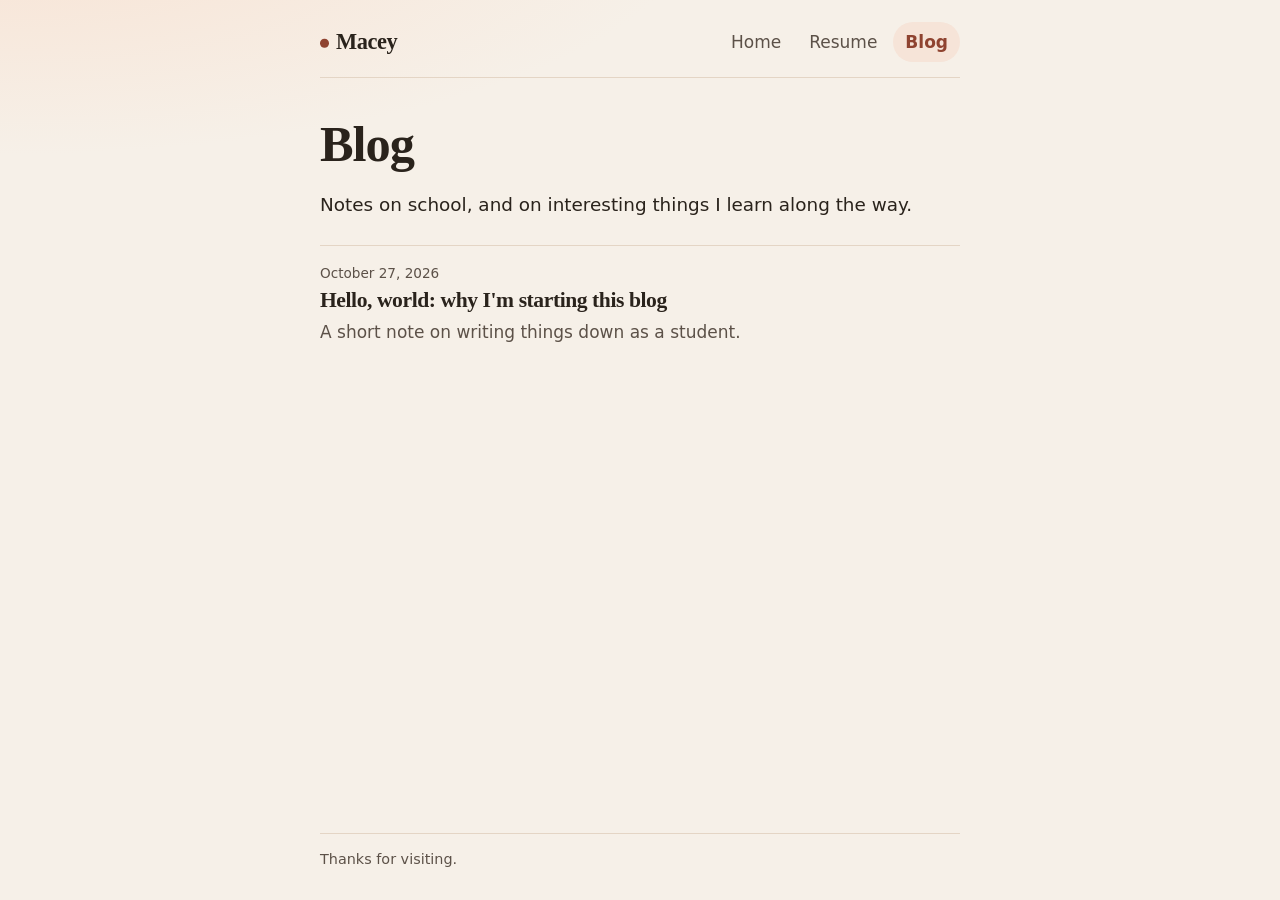
==== blog/index.html @ 6927e155 "Add a simple static personal site Home, resume, and a starter blog post in plain HTML and CSS, plus " ====
<!DOCTYPE html>
<html lang="en">
<head>
  <meta charset="utf-8">
  <meta name="viewport" content="width=device-width, initial-scale=1">
  <title>Blog · Macey</title>
  <meta name="description" content="Macey's blog: notes on being a student and things worth remembering.">
  <meta name="theme-color" content="#f6f0e8">
  <link rel="icon" href="../favicon.svg" type="image/svg+xml">
  <link rel="stylesheet" href="../css/styles.css">
</head>
<body>
  <a class="skip-link" href="#main">Skip to content</a>
  <div class="page">
    <header class="site-header">
      <a class="site-name" href="../index.html">Macey</a>
      <nav aria-label="Main">
        <a href="../index.html">Home</a>
        <a href="../resume.html">Resume</a>
        <a href="index.html" aria-current="page">Blog</a>
      </nav>
    </header>

    <main id="main">
      <!--
        Adding a post:
        1. Copy hello-world.html in this folder and give the copy a new file name.
        2. Change the title, date, and paragraphs in that new file.
        3. Copy an <li> below, paste it at the top of the list, and update the link, date, title, and summary.
        Fuller steps are in the README at the project root.
      -->
      <h1>Blog</h1>
      <p class="lede">Notes on school, and on interesting things I learn along the way.</p>

      <ul class="post-list">
        <li>
          <a href="hello-world.html">
            <time datetime="2026-10-27">October 27, 2026</time>
            <h2>Hello, world: why I'm starting this blog</h2>
            <p>A short note on writing things down as a student.</p>
          </a>
        </li>
      </ul>
    </main>

    <footer class="site-footer">
      <p>Thanks for visiting.</p>
    </footer>
  </div>
</body>
</html>
---- css/styles.css ----
/*
  Macey's site styles.
  Change the colors and fonts in :root to restyle the whole site.
*/

:root {
  --bg: #f6f0e8;
  --surface: #fffaf4;
  --ink: #2a231c;
  --muted: #5c5148;
  --line: #e4d5c5;
  --accent: #8f4330;
  --accent-hover: #6f3324;
  --accent-soft: #f6e4d8;
  --shadow: 0 12px 28px rgba(74, 44, 26, 0.06);
  --radius: 16px;
  --serif: "Iowan Old Style", "Palatino Linotype", Palatino, Georgia, "Times New Roman", serif;
  --sans: "Segoe UI", system-ui, -apple-system, BlinkMacSystemFont, Helvetica, Arial, sans-serif;
}

*,
*::before,
*::after {
  box-sizing: border-box;
}

html {
  color-scheme: light;
  scroll-behavior: smooth;
}

body {
  margin: 0;
  min-height: 100vh;
  display: flex;
  flex-direction: column;
  background-color: var(--bg);
  background-image: radial-gradient(ellipse 90% 42% at 0% -8%, #f8e3d4, transparent 60%);
  color: var(--ink);
  font-family: var(--sans);
  font-size: 1.0625rem;
  line-height: 1.65;
}

.skip-link {
  position: absolute;
  left: 0.75rem;
  top: 0.75rem;
  transform: translateY(-150%);
  background: var(--ink);
  color: #fffaf4;
  padding: 0.45rem 0.75rem;
  border-radius: 8px;
  z-index: 2;
}

.skip-link:focus {
  transform: none;
}

.page {
  flex: 1;
  display: flex;
  flex-direction: column;
  width: min(100% - 2rem, 40rem);
  margin-inline: auto;
}

.site-header {
  display: flex;
  flex-wrap: wrap;
  align-items: center;
  justify-content: space-between;
  gap: 0.75rem 1.25rem;
  padding: 1.35rem 0 0.9rem;
  border-bottom: 1px solid var(--line);
}

.site-name {
  font-family: var(--serif);
  font-size: 1.4rem;
  font-weight: 600;
  letter-spacing: -0.02em;
  color: var(--ink);
  text-decoration: none;
}

.site-name::before {
  content: "";
  display: inline-block;
  width: 0.55rem;
  height: 0.55rem;
  margin-right: 0.45rem;
  border-radius: 50%;
  background: var(--accent);
  transform: translateY(-0.08rem);
}

nav {
  display: flex;
  flex-wrap: wrap;
  gap: 0.25rem;
}

nav a {
  color: var(--muted);
  text-decoration: none;
  padding: 0.4rem 0.75rem;
  border-radius: 999px;
}

nav a:hover {
  color: var(--ink);
  background: rgba(143, 67, 48, 0.08);
}

nav a[aria-current="page"] {
  color: var(--accent);
  background: var(--accent-soft);
  font-weight: 600;
}

main {
  flex: 1;
  padding: 2.25rem 0 3.5rem;
}

h1,
h2,
h3 {
  font-family: var(--serif);
  font-weight: 600;
  letter-spacing: -0.02em;
  line-height: 1.2;
}

h1 {
  margin: 0 0 1rem;
  font-size: clamp(2.15rem, 6vw, 3.15rem);
  text-wrap: balance;
}

h2 {
  margin: 2.2rem 0 0.7rem;
  font-size: 1.55rem;
}

.kicker {
  margin: 0 0 0.7rem;
  color: var(--accent);
  font-size: 0.82rem;
  font-weight: 600;
  letter-spacing: 0.08em;
  text-transform: uppercase;
}

.lede {
  margin-top: 0;
  font-size: 1.15rem;
}

p {
  margin: 0 0 1rem;
}

a {
  color: var(--accent);
  text-underline-offset: 0.16em;
}

a:hover {
  color: var(--accent-hover);
}

.cards {
  display: grid;
  gap: 0.9rem;
  margin-top: 1.75rem;
}

.card {
  display: block;
  background: var(--surface);
  border: 1px solid var(--line);
  border-radius: var(--radius);
  padding: 1.15rem 1.2rem 1.25rem;
  color: inherit;
  text-decoration: none;
  box-shadow: var(--shadow);
}

.card strong {
  display: block;
  margin-bottom: 0.3rem;
  font-family: var(--serif);
  font-size: 1.4rem;
  font-weight: 600;
  letter-spacing: -0.02em;
  color: var(--ink);
}

.card span {
  color: var(--muted);
}

.card:hover {
  border-color: #e0b8a4;
}

.card:hover strong {
  color: var(--accent);
}

.job {
  padding: 1rem 0;
  border-top: 1px solid var(--line);
}

.job h3 {
  margin: 0;
  font-size: 1.2rem;
}

.job-place,
.job-dates {
  margin: 0.15rem 0 0;
}

.job-dates {
  color: var(--muted);
  font-size: 0.95rem;
}

.skills {
  margin: 0.25rem 0 0;
  padding-left: 1.2rem;
}

.skills li {
  margin: 0.3rem 0;
  padding-left: 0.2rem;
}

.skills li::marker {
  color: var(--accent);
}

.post-list {
  list-style: none;
  margin: 1.5rem 0 0;
  padding: 0;
}

.post-list li {
  border-top: 1px solid var(--line);
}

.post-list a {
  display: block;
  padding: 1.05rem 0 1.1rem;
  color: inherit;
  text-decoration: none;
}

.post-list time {
  display: block;
  color: var(--muted);
  font-size: 0.85rem;
}

.post-list h2 {
  margin: 0.2rem 0 0.25rem;
  font-size: 1.35rem;
  color: var(--ink);
}

.post-list p {
  margin: 0;
  color: var(--muted);
}

.post-list a:hover h2 {
  color: var(--accent);
}

.back {
  margin: 0 0 1.35rem;
}

.byline {
  margin-top: -0.35rem;
  color: var(--muted);
}

.signoff {
  margin-top: 1.5rem;
  font-family: var(--serif);
}

.site-footer {
  padding: 0.25rem 0 1.75rem;
  color: var(--muted);
  font-size: 0.9rem;
}

.site-footer p {
  margin: 0;
  padding-top: 0.9rem;
  border-top: 1px solid var(--line);
}

:focus-visible {
  outline: 2px solid var(--accent);
  outline-offset: 3px;
}

::selection {
  background: #f0c7b4;
  color: var(--ink);
}

@media (min-width: 640px) {
  .cards {
    grid-template-columns: 1fr 1fr;
  }
}

@media (max-width: 480px) {
  .site-header {
    align-items: flex-start;
  }

  nav a {
    padding: 0.45rem 0.7rem;
  }

  main {
    padding-top: 1.75rem;
  }
}

@media (prefers-reduced-motion: reduce) {
  html {
    scroll-behavior: auto;
  }
}

@media print {
  body {
    background: #fff;
    color: #000;
  }

  .skip-link,
  nav,
  .site-footer,
  .back,
  .cards {
    display: none;
  }

  .page {
    width: auto;
    margin: 0;
  }

  a {
    color: inherit;
    text-decoration: none;
  }
}
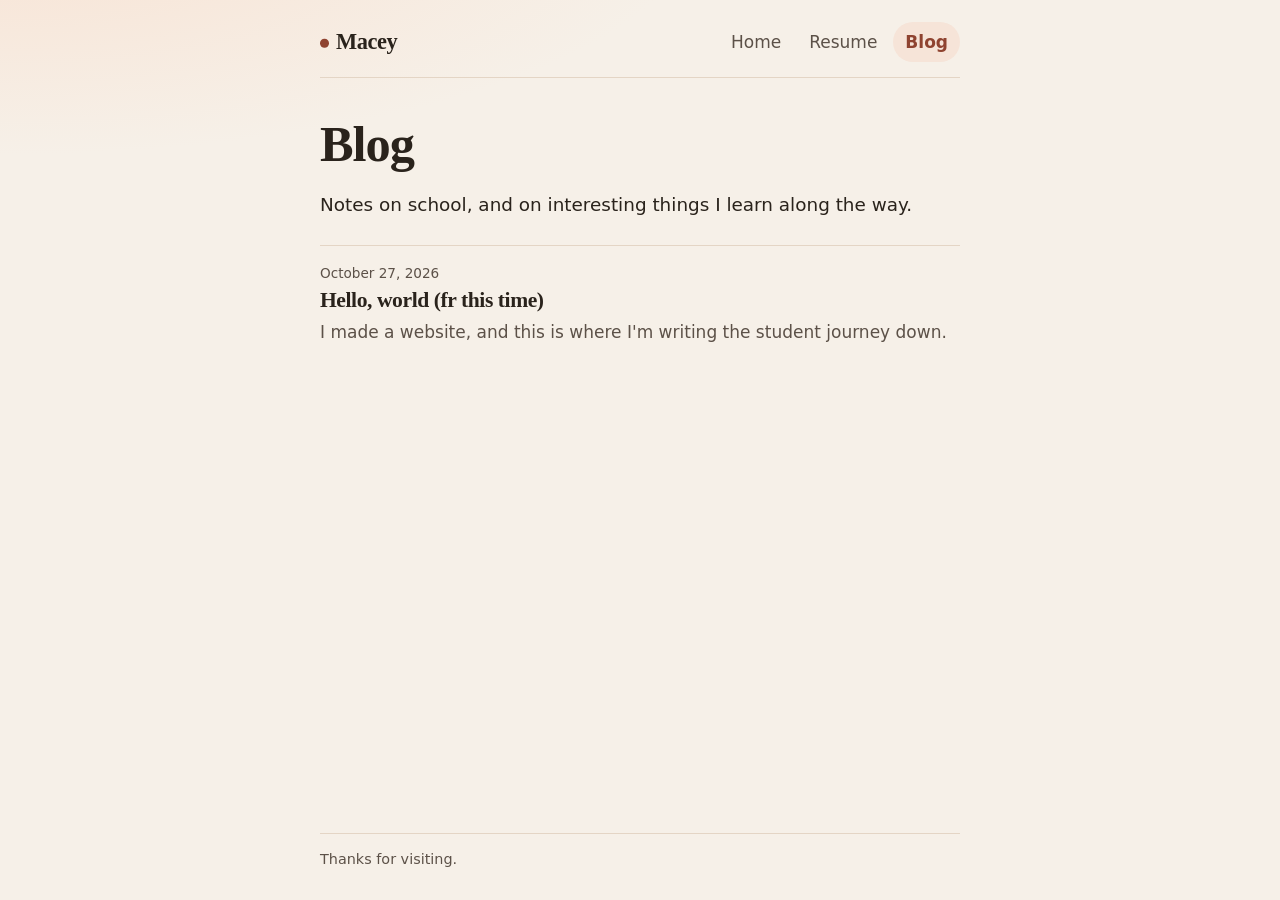
==== commit 8b6208e6: "Rewrite the starter blog post in Macey's voice Use the new title and body, and match the one-line te" ====
--- a/blog/index.html
+++ b/blog/index.html
@@ -36,8 +36,8 @@
         <li>
           <a href="hello-world.html">
             <time datetime="2026-10-27">October 27, 2026</time>
-            <h2>Hello, world: why I'm starting this blog</h2>
-            <p>A short note on writing things down as a student.</p>
+            <h2>Hello, world (fr this time)</h2>
+            <p>I made a website, and this is where I'm writing the student journey down.</p>
           </a>
         </li>
       </ul>
--- a/css/styles.css
+++ b/css/styles.css
@@ -159,6 +159,51 @@
   font-size: 1.15rem;
 }
 
+.intro,
+.resume-intro {
+  display: flex;
+  align-items: center;
+  gap: 1.15rem;
+}
+
+.intro {
+  margin-bottom: 1.15rem;
+}
+
+.resume-intro {
+  margin-bottom: 0.35rem;
+}
+
+.intro h1,
+.resume-intro h1,
+.resume-intro .lede {
+  margin-bottom: 0;
+}
+
+/* Round crop. The lower percentage keeps the face in frame on a tall photo. */
+.headshot {
+  flex: none;
+  width: 9.75rem;
+  height: 9.75rem;
+  border-radius: 50%;
+  object-fit: cover;
+  object-position: center 22%;
+  background: var(--accent-soft);
+  box-shadow:
+    0 0 0 3px var(--surface),
+    0 0 0 5px #e7d3c4,
+    0 10px 22px rgba(74, 44, 26, 0.12);
+}
+
+.headshot-small {
+  width: 4.6rem;
+  height: 4.6rem;
+  box-shadow:
+    0 0 0 2px var(--surface),
+    0 0 0 4px #e7d3c4,
+    0 6px 14px rgba(74, 44, 26, 0.1);
+}
+
 p {
   margin: 0 0 1rem;
 }
@@ -337,6 +382,20 @@
   main {
     padding-top: 1.75rem;
   }
+
+  .intro {
+    align-items: flex-start;
+  }
+
+  .headshot {
+    width: 6.75rem;
+    height: 6.75rem;
+  }
+
+  .headshot-small {
+    width: 3.75rem;
+    height: 3.75rem;
+  }
 }
 
 @media (prefers-reduced-motion: reduce) {
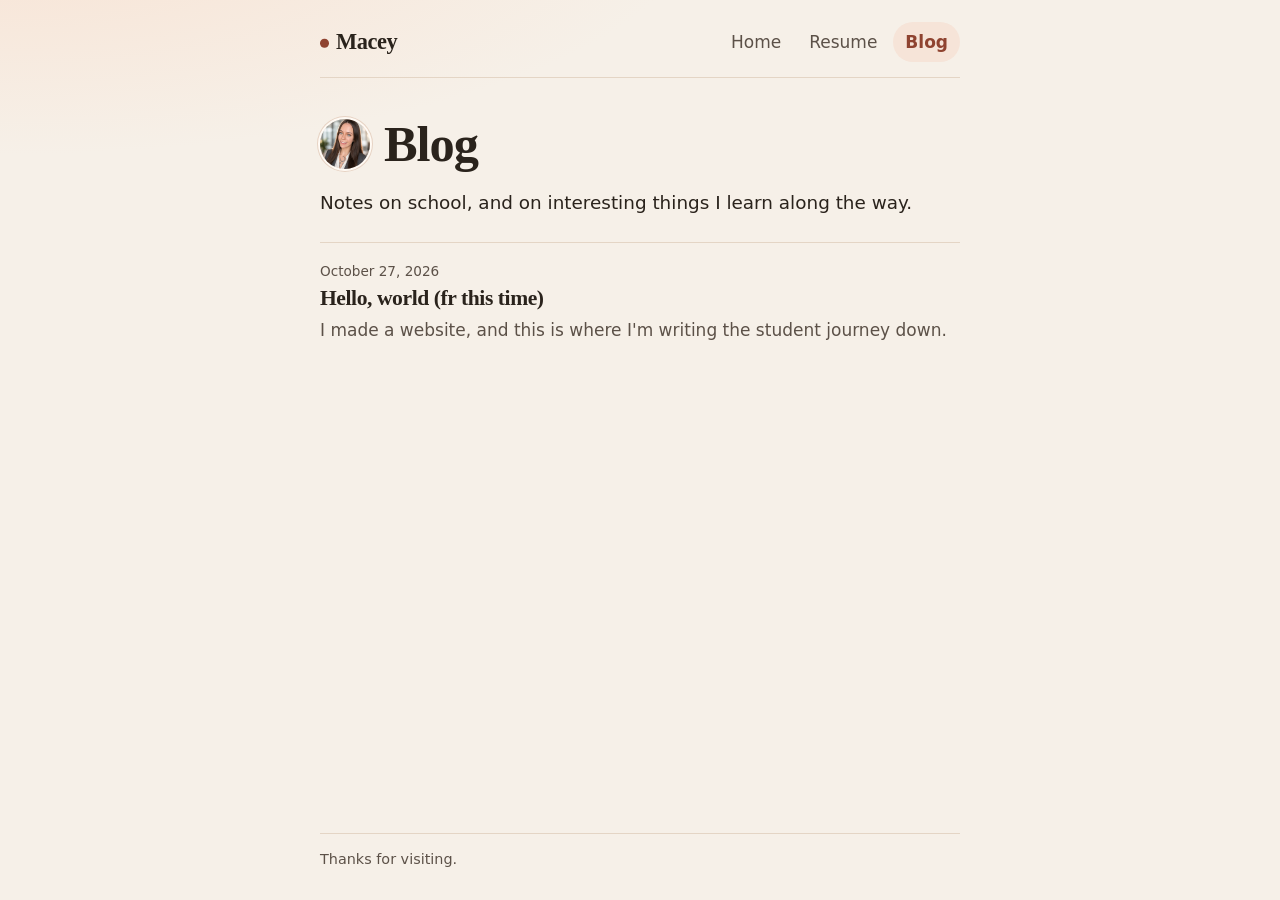
==== commit c35e84f4: "Add a small author photo to the blog Show the headshot beside the blog title and in each post byline" ====
--- a/blog/index.html
+++ b/blog/index.html
@@ -29,7 +29,10 @@
         3. Copy an <li> below, paste it at the top of the list, and update the link, date, title, and summary.
         Fuller steps are in the README at the project root.
       -->
-      <h1>Blog</h1>
+      <div class="blog-intro">
+        <img class="headshot headshot-thumb" src="../images/headshot.jpg" width="720" height="894" alt="Photo of Macey">
+        <h1>Blog</h1>
+      </div>
       <p class="lede">Notes on school, and on interesting things I learn along the way.</p>
 
       <ul class="post-list">
--- a/css/styles.css
+++ b/css/styles.css
@@ -204,6 +204,26 @@
     0 6px 14px rgba(74, 44, 26, 0.1);
 }
 
+/* Smaller circle for the blog header and post byline. */
+.headshot.headshot-thumb {
+  width: 3.15rem;
+  height: 3.15rem;
+  box-shadow:
+    0 0 0 2px var(--surface),
+    0 0 0 3px #e7d3c4;
+}
+
+.blog-intro {
+  display: flex;
+  align-items: center;
+  gap: 0.85rem;
+  margin-bottom: 0.85rem;
+}
+
+.blog-intro h1 {
+  margin: 0;
+}
+
 p {
   margin: 0 0 1rem;
 }
@@ -333,8 +353,21 @@
 }
 
 .byline {
-  margin-top: -0.35rem;
-  color: var(--muted);
+  display: flex;
+  flex-wrap: wrap;
+  align-items: center;
+  gap: 0.45rem 0.65rem;
+  margin: 0.15rem 0 1.35rem;
+  color: var(--muted);
+}
+
+.byline-name {
+  color: var(--ink);
+  font-weight: 600;
+}
+
+.byline time::before {
+  content: "· ";
 }
 
 .signoff {
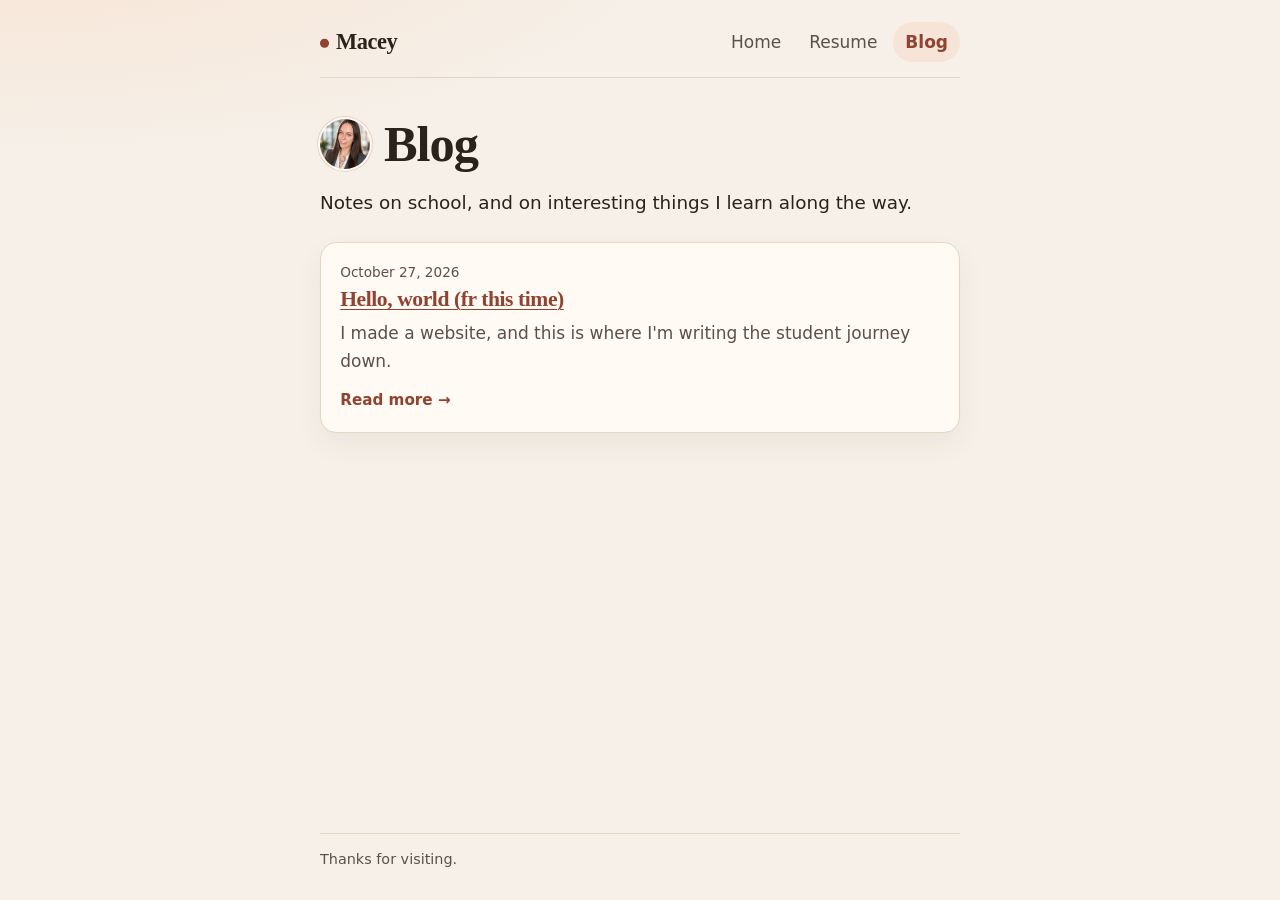
==== commit 00b20957: "Make blog posts look like clickable cards Give each index entry a bordered card, a linked title, and" ====
--- a/blog/index.html
+++ b/blog/index.html
@@ -26,7 +26,8 @@
         Adding a post:
         1. Copy hello-world.html in this folder and give the copy a new file name.
         2. Change the title, date, and paragraphs in that new file.
-        3. Copy an <li> below, paste it at the top of the list, and update the link, date, title, and summary.
+        3. Copy an <li> below, paste it at the top of the list, and update the link (href), date, title, and summary.
+           Leave the "Read more →" line as it is. The whole card is one link.
         Fuller steps are in the README at the project root.
       -->
       <div class="blog-intro">
@@ -37,10 +38,11 @@
 
       <ul class="post-list">
         <li>
-          <a href="hello-world.html">
+          <a class="post-card" href="hello-world.html">
             <time datetime="2026-10-27">October 27, 2026</time>
             <h2>Hello, world (fr this time)</h2>
             <p>I made a website, and this is where I'm writing the student journey down.</p>
+            <span class="read-more">Read more →</span>
           </a>
         </li>
       </ul>
--- a/css/styles.css
+++ b/css/styles.css
@@ -312,19 +312,34 @@
 
 .post-list {
   list-style: none;
+  display: grid;
+  gap: 0.9rem;
   margin: 1.5rem 0 0;
   padding: 0;
 }
 
-.post-list li {
-  border-top: 1px solid var(--line);
-}
-
-.post-list a {
+.post-card {
   display: block;
-  padding: 1.05rem 0 1.1rem;
+  background: var(--surface);
+  border: 1px solid var(--line);
+  border-radius: var(--radius);
+  padding: 1.1rem 1.2rem 1.15rem;
   color: inherit;
   text-decoration: none;
+  box-shadow: var(--shadow);
+  cursor: pointer;
+  transition: transform 0.18s ease, border-color 0.18s ease, box-shadow 0.18s ease;
+}
+
+.post-card:hover {
+  border-color: #e0b8a4;
+  transform: translateY(-3px);
+  box-shadow: 0 16px 30px rgba(74, 44, 26, 0.1);
+}
+
+.post-card:focus-visible {
+  outline: 2px solid var(--accent);
+  outline-offset: 3px;
 }
 
 .post-list time {
@@ -334,9 +349,16 @@
 }
 
 .post-list h2 {
-  margin: 0.2rem 0 0.25rem;
+  margin: 0.25rem 0 0.35rem;
   font-size: 1.35rem;
-  color: var(--ink);
+  color: var(--accent);
+  text-decoration: underline;
+  text-decoration-thickness: 1px;
+  text-underline-offset: 0.16em;
+}
+
+.post-card:hover h2 {
+  color: var(--accent-hover);
 }
 
 .post-list p {
@@ -344,8 +366,16 @@
   color: var(--muted);
 }
 
-.post-list a:hover h2 {
-  color: var(--accent);
+.read-more {
+  display: inline-block;
+  margin-top: 0.85rem;
+  color: var(--accent);
+  font-weight: 600;
+  font-size: 0.95rem;
+}
+
+.post-card:hover .read-more {
+  color: var(--accent-hover);
 }
 
 .back {
@@ -434,6 +464,14 @@
 @media (prefers-reduced-motion: reduce) {
   html {
     scroll-behavior: auto;
+  }
+
+  .post-card {
+    transition: none;
+  }
+
+  .post-card:hover {
+    transform: none;
   }
 }
 
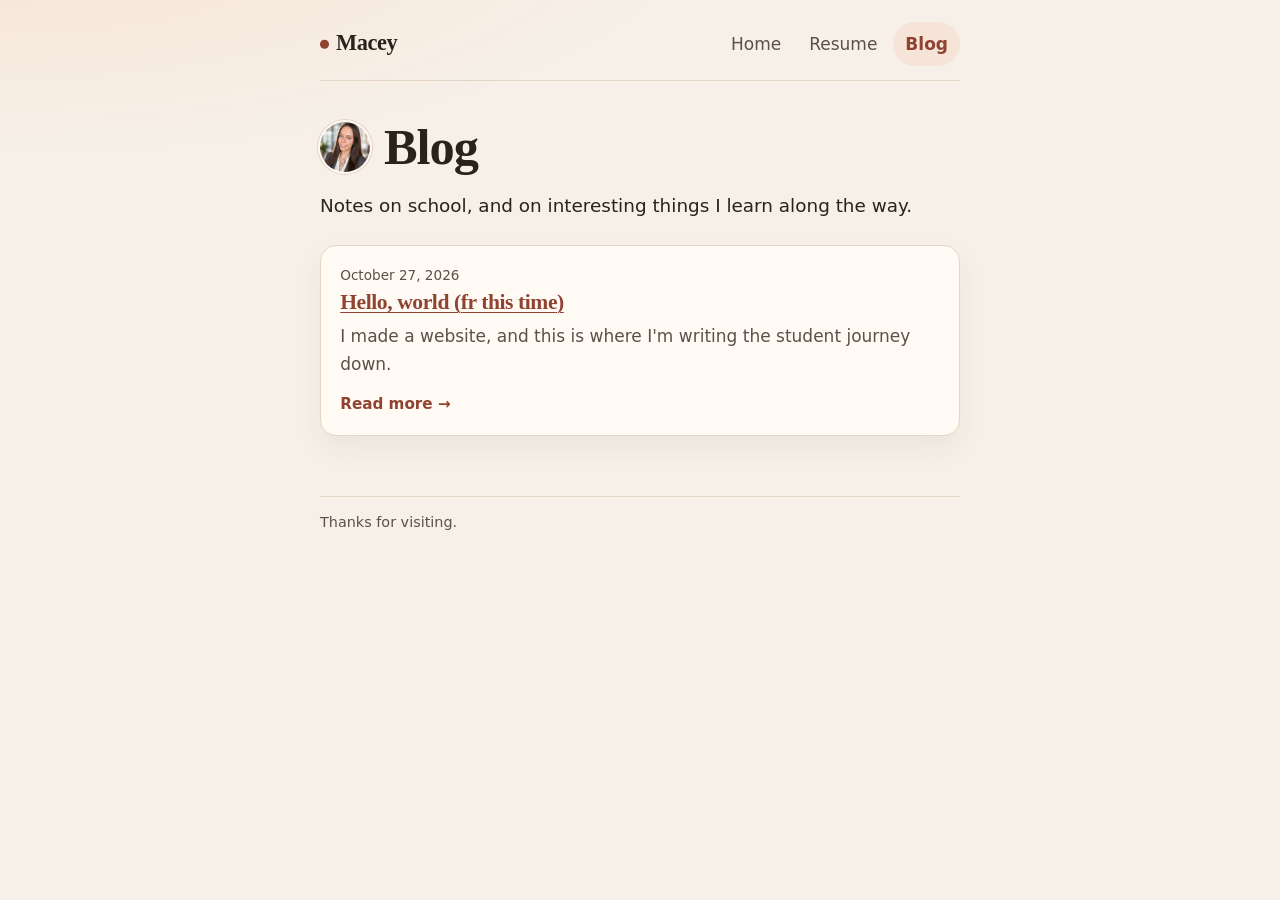
==== commit f3139f4f: "Add noindex to blog/index.html" ====
--- a/blog/index.html
+++ b/blog/index.html
@@ -2,12 +2,23 @@
 <html lang="en">
 <head>
   <meta charset="utf-8">
+  <meta name="robots" content="noindex, nofollow">
   <meta name="viewport" content="width=device-width, initial-scale=1">
   <title>Blog · Macey</title>
   <meta name="description" content="Macey's blog: notes on being a student and things worth remembering.">
   <meta name="theme-color" content="#f6f0e8">
+  <meta property="og:title" content="Blog · Macey">
+  <meta property="og:description" content="Macey's blog: notes on being a student and things worth remembering.">
+  <meta property="og:type" content="website">
+  <meta property="og:url" content="https://maceface13.github.io/blog/">
+  <meta property="og:image" content="https://maceface13.github.io/images/headshot.jpg">
+  <meta property="og:image:width" content="320">
+  <meta property="og:image:height" content="320">
+  <link rel="stylesheet" href="../css/styles.css">
   <link rel="icon" href="../favicon.svg" type="image/svg+xml">
-  <link rel="stylesheet" href="../css/styles.css">
+  <link rel="icon" href="../favicon-32.png" type="image/png" sizes="32x32">
+  <link rel="apple-touch-icon" href="../apple-touch-icon.png">
+
 </head>
 <body>
   <a class="skip-link" href="#main">Skip to content</a>
@@ -31,7 +42,7 @@
         Fuller steps are in the README at the project root.
       -->
       <div class="blog-intro">
-        <img class="headshot headshot-thumb" src="../images/headshot.jpg" width="720" height="894" alt="Photo of Macey">
+        <img class="headshot headshot-thumb" src="../images/headshot.jpg" width="320" height="320" alt="Photo of Macey">
         <h1>Blog</h1>
       </div>
       <p class="lede">Notes on school, and on interesting things I learn along the way.</p>
--- a/css/styles.css
+++ b/css/styles.css
@@ -32,8 +32,6 @@
 body {
   margin: 0;
   min-height: 100vh;
-  display: flex;
-  flex-direction: column;
   background-color: var(--bg);
   background-image: radial-gradient(ellipse 90% 42% at 0% -8%, #f8e3d4, transparent 60%);
   color: var(--ink);
@@ -59,9 +57,6 @@
 }
 
 .page {
-  flex: 1;
-  display: flex;
-  flex-direction: column;
   width: min(100% - 2rem, 40rem);
   margin-inline: auto;
 }
@@ -103,6 +98,10 @@
 }
 
 nav a {
+  display: inline-flex;
+  align-items: center;
+  justify-content: center;
+  min-height: 44px;
   color: var(--muted);
   text-decoration: none;
   padding: 0.4rem 0.75rem;
@@ -121,7 +120,6 @@
 }
 
 main {
-  flex: 1;
   padding: 2.25rem 0 3.5rem;
 }
 
@@ -187,7 +185,7 @@
   height: 9.75rem;
   border-radius: 50%;
   object-fit: cover;
-  object-position: center 22%;
+  object-position: center;
   background: var(--accent-soft);
   box-shadow:
     0 0 0 3px var(--surface),
@@ -475,23 +473,331 @@
   }
 }
 
+
+
+/* Resume page */
+.page:has(.resume) {
+  width: min(100% - 2rem, 48rem);
+}
+
+
+.draft-badge {
+  display: inline-block;
+  max-width: 100%;
+  margin: 0 0 0.75rem;
+  padding: 0.28rem 0.75rem;
+  border: 1px solid var(--line);
+  border-radius: 999px;
+  background: var(--accent-soft);
+  color: var(--muted);
+  font-size: 0.88rem;
+  font-weight: 600;
+  line-height: 1.4;
+}
+
+.resume-top {
+  display: flex;
+  flex-wrap: wrap;
+  align-items: flex-start;
+  justify-content: space-between;
+  gap: 0.85rem 1.25rem;
+  margin-bottom: 0.35rem;
+}
+
+.resume-top h1 {
+  margin: 0 0 0.35rem;
+}
+
+.resume-contact {
+  display: flex;
+  flex-wrap: wrap;
+  align-items: baseline;
+  gap: 0.15rem 0.55rem;
+  margin: 0;
+  color: var(--muted);
+}
+
+.resume-contact .sep {
+  color: var(--muted);
+}
+
+.btn,
+.resume .download-btn {
+  flex: none;
+  display: inline-flex;
+  align-items: center;
+  justify-content: center;
+  min-height: 44px;
+  margin-top: 0.35rem;
+  padding: 0.55rem 1.05rem;
+  border-radius: 999px;
+  background: var(--accent);
+  color: #fffaf4;
+  font-weight: 600;
+  font-size: 0.95rem;
+  line-height: 1.2;
+  text-decoration: none;
+}
+
+.btn:hover,
+.resume .download-btn:hover {
+  background: var(--accent-hover);
+  color: #fffaf4;
+}
+
+.resume section h2 {
+  border-bottom: 1px solid var(--line);
+  padding-bottom: 0.35rem;
+}
+
+h3.resume-role,
+.resume-role {
+  margin: 1rem 0 0.15rem;
+  font-family: var(--serif);
+  font-size: 1.15rem;
+  font-weight: 600;
+  letter-spacing: normal;
+  line-height: 1.3;
+}
+
+.resume-org {
+  display: grid;
+  grid-template-columns: minmax(0, 1fr) auto;
+  align-items: start;
+  gap: 0.15rem 1.25rem;
+  margin: 0 0 0.4rem;
+  color: var(--muted);
+  font-style: italic;
+}
+
+.resume-org .dates {
+  color: var(--muted);
+  text-align: right;
+}
+
+.resume-org .loc::before {
+  content: " | ";
+}
+
+.resume ul {
+  margin: 0.15rem 0 0.65rem;
+  padding-left: 1.2rem;
+}
+
+.resume li {
+  margin: 0.2rem 0;
+}
+
+.resume li::marker {
+  color: var(--accent);
+}
+
+.skill-chips {
+  display: flex;
+  flex-wrap: wrap;
+  gap: 0.4rem 0.45rem;
+  margin: 0.15rem 0 0;
+  padding: 0;
+  list-style: none;
+}
+
+.skill-chips li {
+  margin: 0;
+  padding: 0.3rem 0.7rem;
+  border-radius: 999px;
+  background: var(--accent-soft);
+  color: var(--ink);
+  font-size: 0.92rem;
+  line-height: 1.35;
+}
+
+.skill-chips li::marker {
+  content: none;
+}
+
+.resume-earlier {
+  margin: 0.35rem 0 0.55rem;
+}
+
+.resume-courses {
+  margin: -0.15rem 0 0.55rem;
+  color: var(--ink);
+}
+
+.resume-job {
+  break-inside: avoid;
+  page-break-inside: avoid;
+}
+
+@media (max-width: 480px) {
+  .resume-org {
+    grid-template-columns: 1fr;
+    gap: 0.1rem;
+  }
+
+  .resume-org .dates {
+    text-align: left;
+  }
+
+  .resume-org .loc {
+    display: block;
+  }
+
+  .resume-org .loc::before {
+    content: none;
+  }
+
+  .resume-contact {
+    flex-direction: column;
+    gap: 0.1rem;
+  }
+
+  .resume-contact .sep {
+    display: none;
+  }
+
+  .resume .download-btn {
+    margin-top: 0.15rem;
+    padding: 0.6rem 1.1rem;
+  }
+
+  .draft-badge {
+    display: block;
+    width: fit-content;
+    max-width: 100%;
+    box-sizing: border-box;
+    border-radius: 10px;
+    padding: 0.4rem 0.75rem;
+    font-size: 0.92rem;
+    line-height: 1.45;
+  }
+}
+
 @media print {
+  @page {
+    size: letter;
+    margin: 0.45in;
+  }
+
+  html {
+    font-size: 10pt;
+  }
+
   body {
     background: #fff;
+    background-image: none;
     color: #000;
+    min-height: auto;
+    height: auto;
+    display: block;
+    font-size: 10pt;
+    line-height: 1.25;
+  }
+
+  .page,
+  .page:has(.resume) {
+    width: auto;
+    max-width: none;
+    margin: 0;
+    min-height: auto;
+    height: auto;
+    display: block;
+  }
+
+  main {
+    min-height: auto;
+    height: auto;
+    display: block;
+    padding: 0;
   }
 
   .skip-link,
-  nav,
+  .site-header,
   .site-footer,
   .back,
-  .cards {
+  .cards,
+  .btn,
+  .download-btn,
+  .resume .download-btn {
     display: none;
   }
 
-  .page {
-    width: auto;
+  .resume section {
+    break-inside: auto;
+    page-break-inside: auto;
+  }
+
+  .resume-job {
+    break-inside: avoid;
+    page-break-inside: avoid;
+  }
+
+  .resume-courses {
+    margin: 0.05rem 0 0.25rem;
+    font-size: 9.5pt;
+  }
+
+  .resume-earlier {
+    margin: 0.2rem 0 0.15rem;
+  }
+
+  .draft-badge {
+    margin: 0 0 0.2rem;
+    padding: 0.12rem 0.5rem;
+    font-size: 9pt;
+    background: none;
+    border: 1px solid #bbb;
+    color: #333;
+  }
+
+  .resume-top {
+    margin-bottom: 0.15rem;
+  }
+
+  .resume-top h1,
+  .resume h1 {
+    font-size: 20pt;
+    margin: 0 0 0.12rem;
+  }
+
+  .resume section h2 {
+    font-size: 11pt;
+    margin: 0.38rem 0 0.14rem;
+    padding-bottom: 0.08rem;
+  }
+
+  h3.resume-role,
+  .resume-role {
+    font-size: 10.5pt;
+    margin: 0.28rem 0 0.02rem;
+  }
+
+  .resume-org {
+    margin-bottom: 0.15rem;
+  }
+
+  .resume-contact {
     margin: 0;
+  }
+
+  .resume ul {
+    margin: 0.08rem 0 0.28rem;
+  }
+
+  .resume li {
+    margin: 0.05rem 0;
+  }
+
+  .skill-chips {
+    gap: 0.2rem 0.25rem;
+  }
+
+  .skill-chips li {
+    padding: 0.08rem 0.4rem;
+    font-size: 9pt;
+    background: none;
+    border: 1px solid #cbb;
+    color: #000;
   }
 
   a {
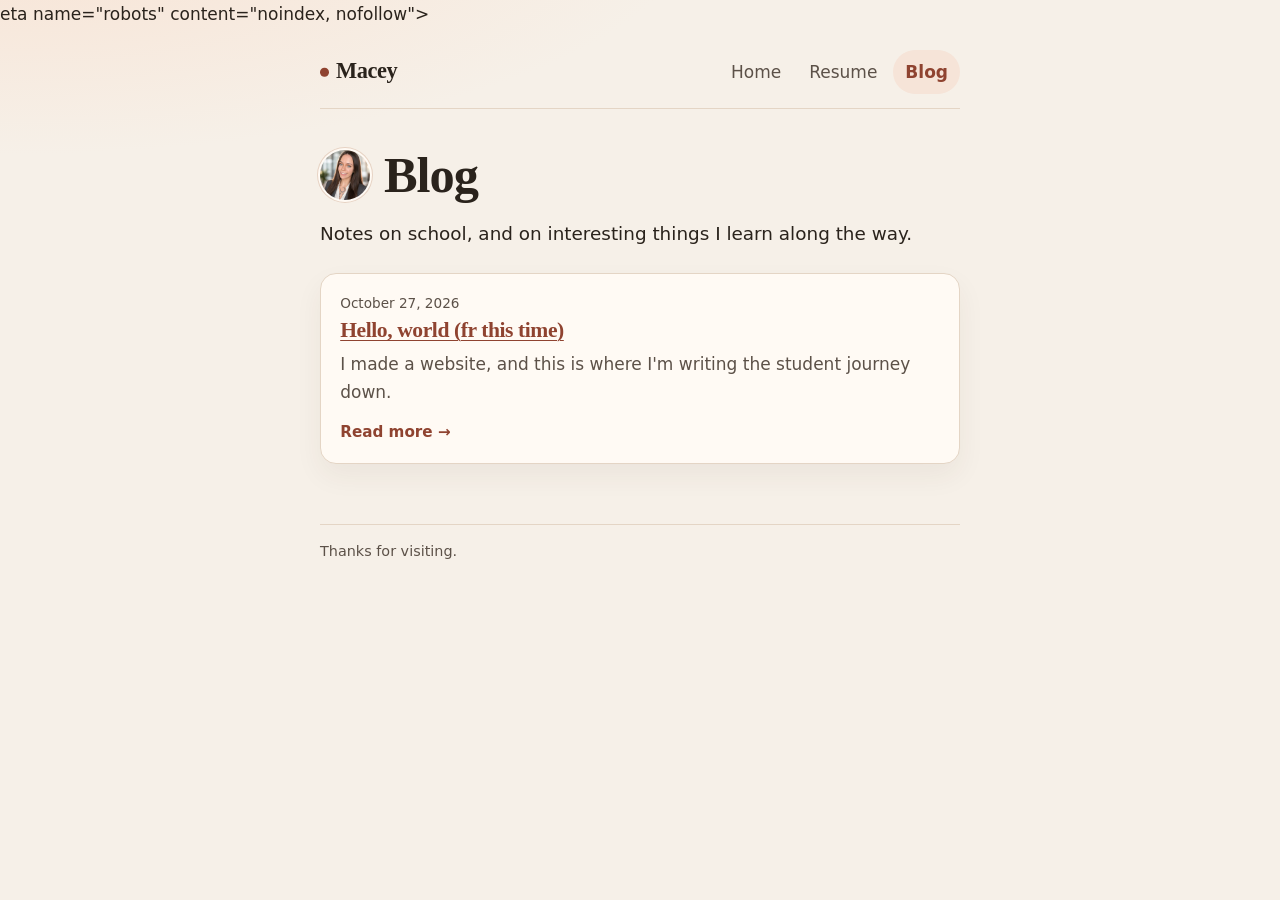
==== commit 5c98c6ea: "Use exact noindex line" ====
--- a/blog/index.html
+++ b/blog/index.html
@@ -2,7 +2,7 @@
 <html lang="en">
 <head>
   <meta charset="utf-8">
-  <meta name="robots" content="noindex, nofollow">
+  eta name="robots" content="noindex, nofollow">
   <meta name="viewport" content="width=device-width, initial-scale=1">
   <title>Blog · Macey</title>
   <meta name="description" content="Macey's blog: notes on being a student and things worth remembering.">
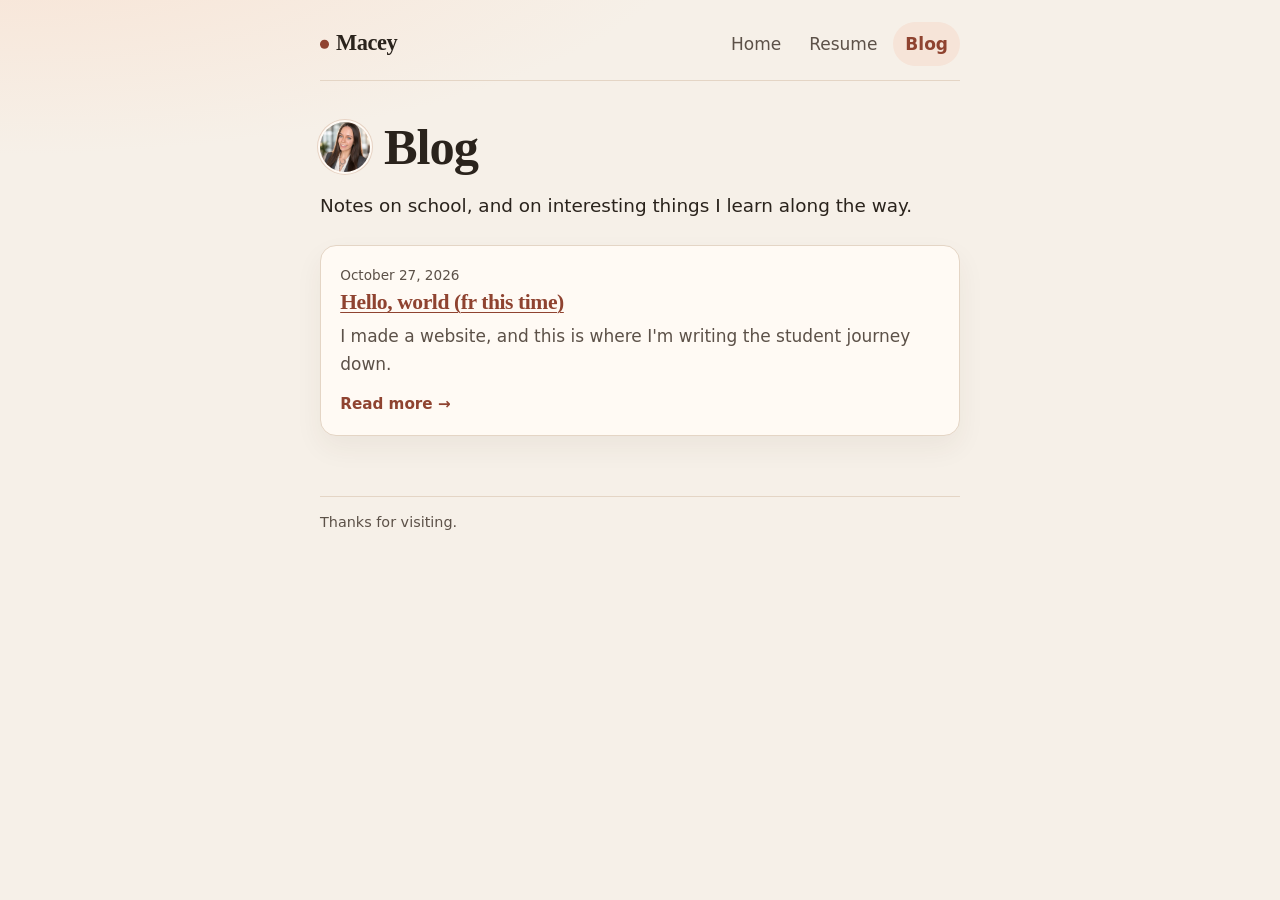
==== commit e6f88eb8: "Correct noindex tag" ====
--- a/blog/index.html
+++ b/blog/index.html
@@ -2,7 +2,7 @@
 <html lang="en">
 <head>
   <meta charset="utf-8">
-  eta name="robots" content="noindex, nofollow">
+<meta name="robots" content="noindex, nofollow">
   <meta name="viewport" content="width=device-width, initial-scale=1">
   <title>Blog · Macey</title>
   <meta name="description" content="Macey's blog: notes on being a student and things worth remembering.">
